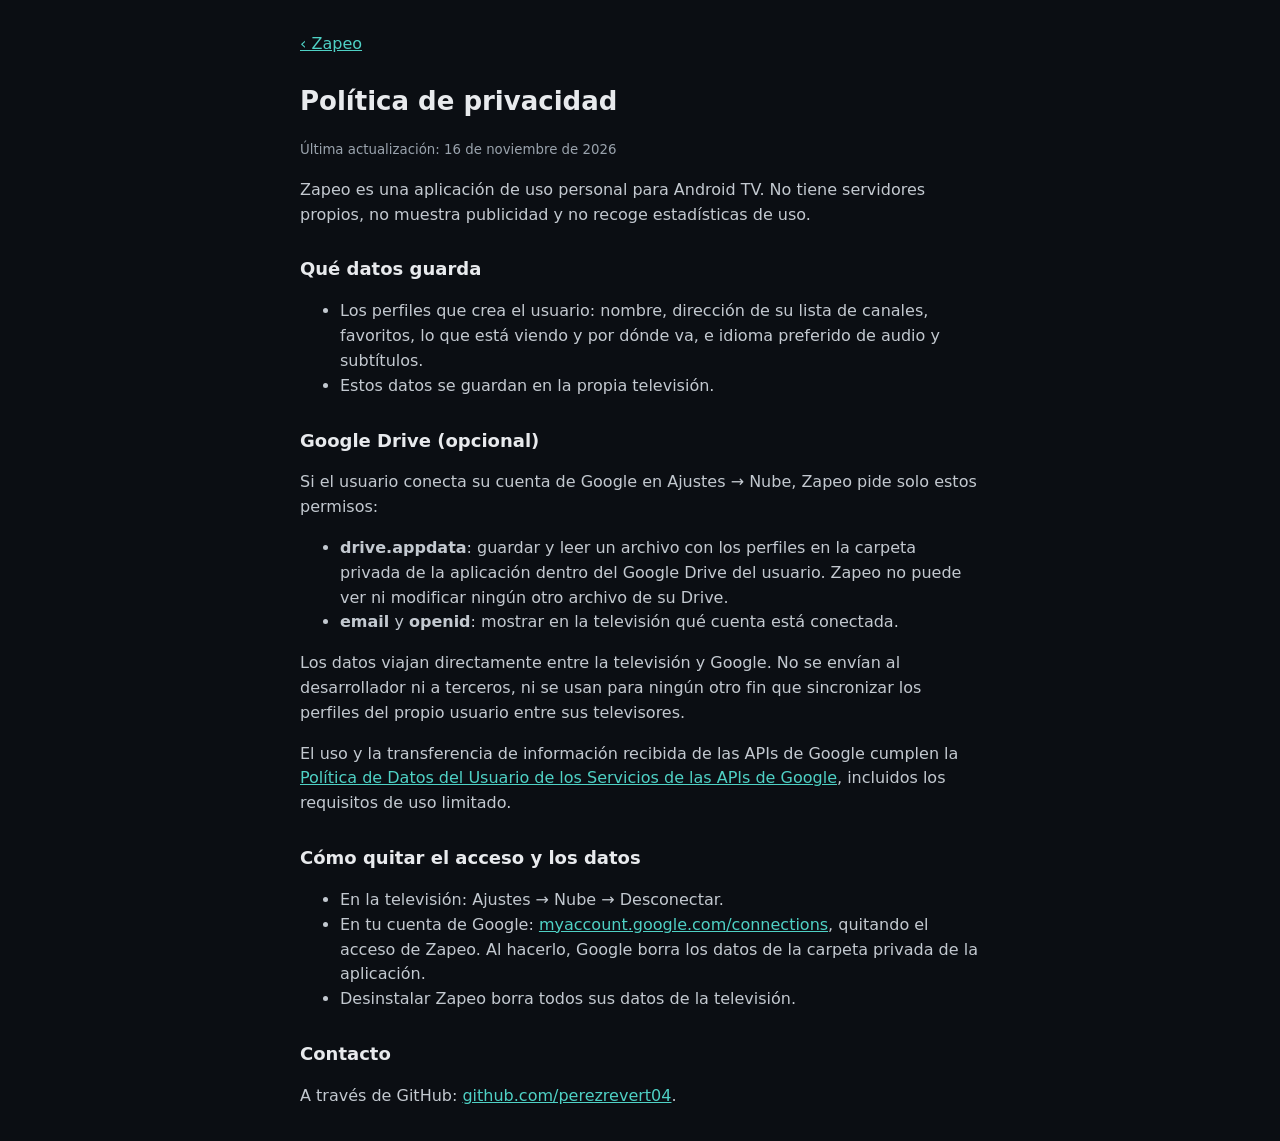
==== privacidad.html @ 3ad15560 "Página de Zapeo y política de privacidad (para la pantalla de consentimiento de Google) Co-Authored-" ====
<!doctype html>
<html lang="es">
<head>
<meta charset="utf-8">
<meta name="viewport" content="width=device-width,initial-scale=1">
<title>Zapeo · Privacidad</title>
<link rel="stylesheet" href="estilo.css">
</head>
<body><main>
<p><a href="./">‹ Zapeo</a></p>
<h1>Política de privacidad</h1>
<p><small>Última actualización: 16 de noviembre de 2026</small></p>

<p>Zapeo es una aplicación de uso personal para Android TV. No tiene servidores propios, no muestra
publicidad y no recoge estadísticas de uso.</p>

<h2>Qué datos guarda</h2>
<ul>
<li>Los perfiles que crea el usuario: nombre, dirección de su lista de canales, favoritos, lo que está
viendo y por dónde va, e idioma preferido de audio y subtítulos.</li>
<li>Estos datos se guardan en la propia televisión.</li>
</ul>

<h2>Google Drive (opcional)</h2>
<p>Si el usuario conecta su cuenta de Google en Ajustes → Nube, Zapeo pide solo estos permisos:</p>
<ul>
<li><b>drive.appdata</b>: guardar y leer un archivo con los perfiles en la carpeta privada de la
aplicación dentro del Google Drive del usuario. Zapeo no puede ver ni modificar ningún otro archivo de
su Drive.</li>
<li><b>email</b> y <b>openid</b>: mostrar en la televisión qué cuenta está conectada.</li>
</ul>
<p>Los datos viajan directamente entre la televisión y Google. No se envían al desarrollador ni a
terceros, ni se usan para ningún otro fin que sincronizar los perfiles del propio usuario entre sus
televisores.</p>
<p>El uso y la transferencia de información recibida de las APIs de Google cumplen la
<a href="https://developers.google.com/terms/api-services-user-data-policy">Política de Datos del Usuario de
los Servicios de las APIs de Google</a>, incluidos los requisitos de uso limitado.</p>

<h2>Cómo quitar el acceso y los datos</h2>
<ul>
<li>En la televisión: Ajustes → Nube → Desconectar.</li>
<li>En tu cuenta de Google: <a href="https://myaccount.google.com/connections">myaccount.google.com/connections</a>,
quitando el acceso de Zapeo. Al hacerlo, Google borra los datos de la carpeta privada de la aplicación.</li>
<li>Desinstalar Zapeo borra todos sus datos de la televisión.</li>
</ul>

<h2>Contacto</h2>
<p>A través de GitHub: <a href="https://github.com/perezrevert04">github.com/perezrevert04</a>.</p>
</main></body>
</html>
---- estilo.css ----
:root{color-scheme:dark}
body{font-family:system-ui,sans-serif;background:#0b0e13;color:#e8eaed;margin:0;padding:16px;line-height:1.55}
main{max-width:680px;margin:0 auto}
h1{font-size:26px;margin:24px 0 8px}h2{font-size:18px;margin:28px 0 8px}
p,li{color:#c3c9d0}a{color:#4fd1c5}small{color:#9aa3ad}
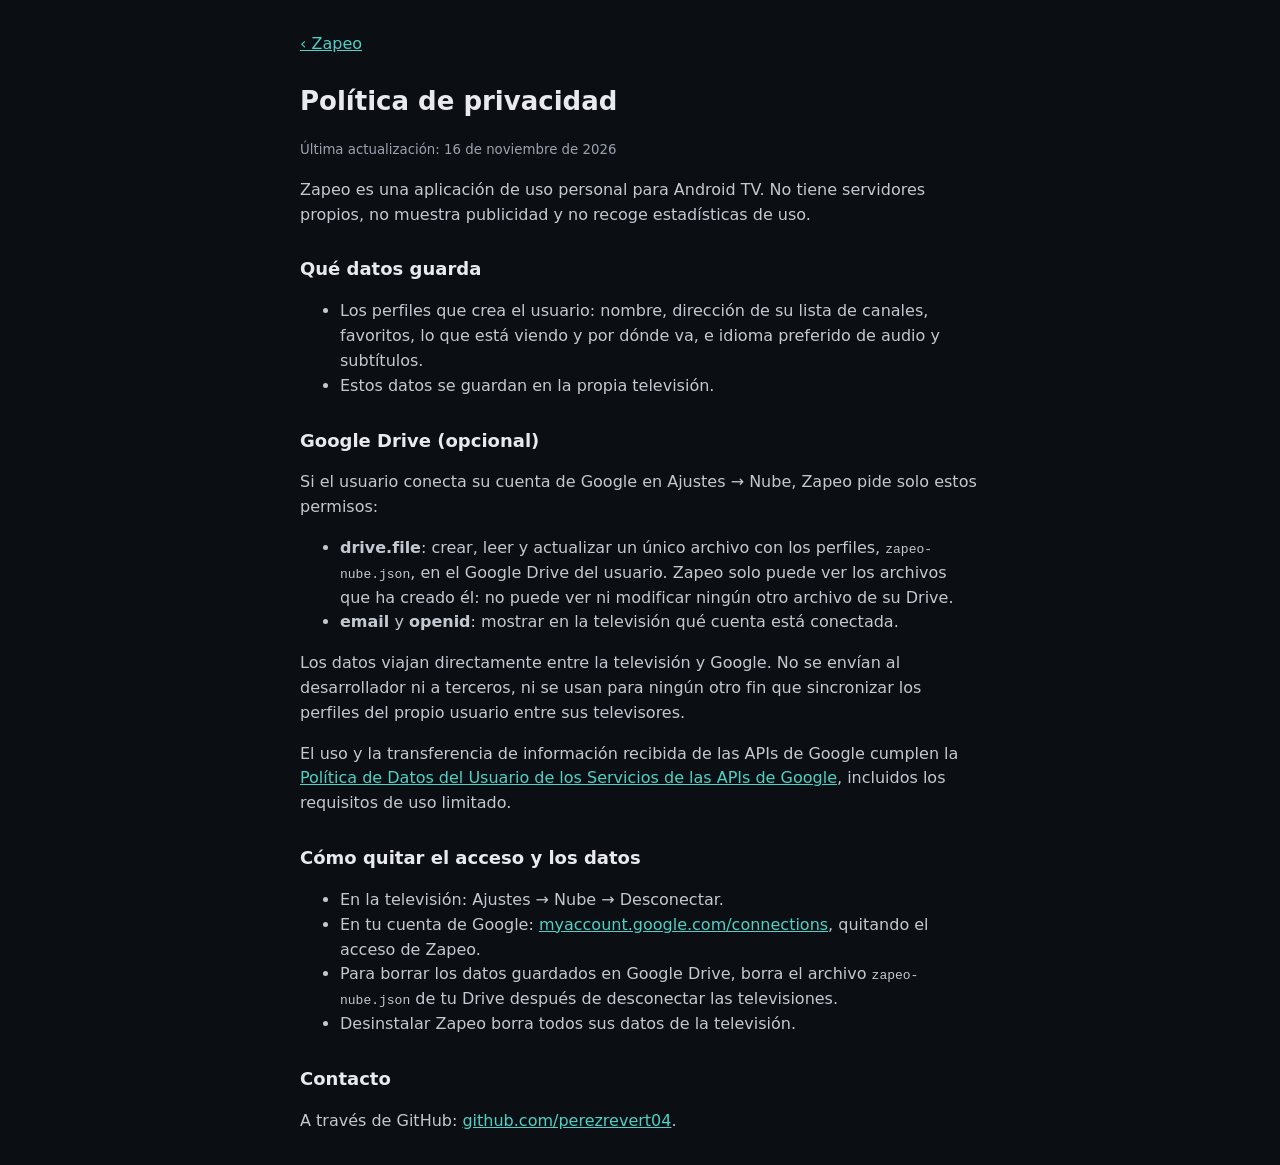
==== commit a16ba593: "Privacidad: Zapeo usa drive.file (un archivo en Mi unidad) en lugar de la carpeta oculta Google no a" ====
--- a/privacidad.html
+++ b/privacidad.html
@@ -24,9 +24,9 @@
 <h2>Google Drive (opcional)</h2>
 <p>Si el usuario conecta su cuenta de Google en Ajustes → Nube, Zapeo pide solo estos permisos:</p>
 <ul>
-<li><b>drive.appdata</b>: guardar y leer un archivo con los perfiles en la carpeta privada de la
-aplicación dentro del Google Drive del usuario. Zapeo no puede ver ni modificar ningún otro archivo de
-su Drive.</li>
+<li><b>drive.file</b>: crear, leer y actualizar un único archivo con los perfiles,
+<code>zapeo-nube.json</code>, en el Google Drive del usuario. Zapeo solo puede ver los archivos que ha
+creado él: no puede ver ni modificar ningún otro archivo de su Drive.</li>
 <li><b>email</b> y <b>openid</b>: mostrar en la televisión qué cuenta está conectada.</li>
 </ul>
 <p>Los datos viajan directamente entre la televisión y Google. No se envían al desarrollador ni a
@@ -40,7 +40,9 @@
 <ul>
 <li>En la televisión: Ajustes → Nube → Desconectar.</li>
 <li>En tu cuenta de Google: <a href="https://myaccount.google.com/connections">myaccount.google.com/connections</a>,
-quitando el acceso de Zapeo. Al hacerlo, Google borra los datos de la carpeta privada de la aplicación.</li>
+quitando el acceso de Zapeo.</li>
+<li>Para borrar los datos guardados en Google Drive, borra el archivo <code>zapeo-nube.json</code> de tu Drive
+después de desconectar las televisiones.</li>
 <li>Desinstalar Zapeo borra todos sus datos de la televisión.</li>
 </ul>
 
